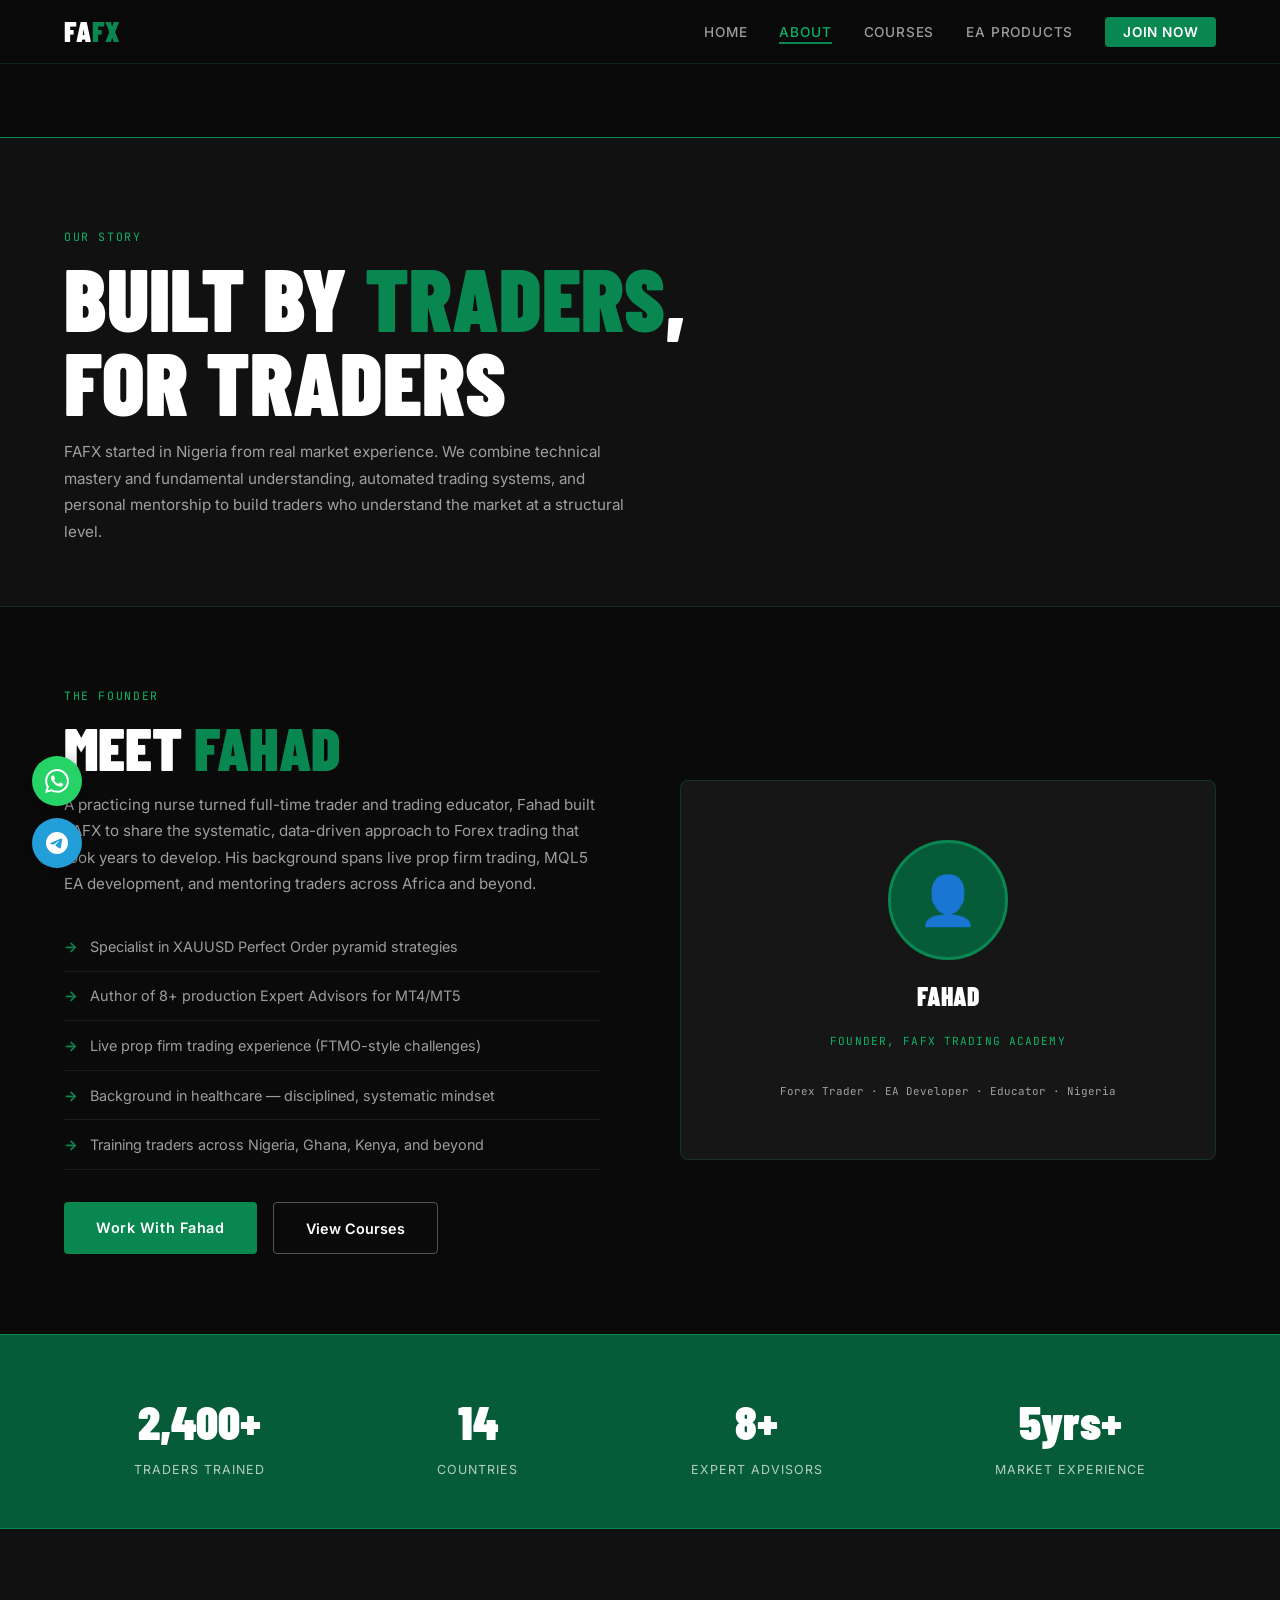
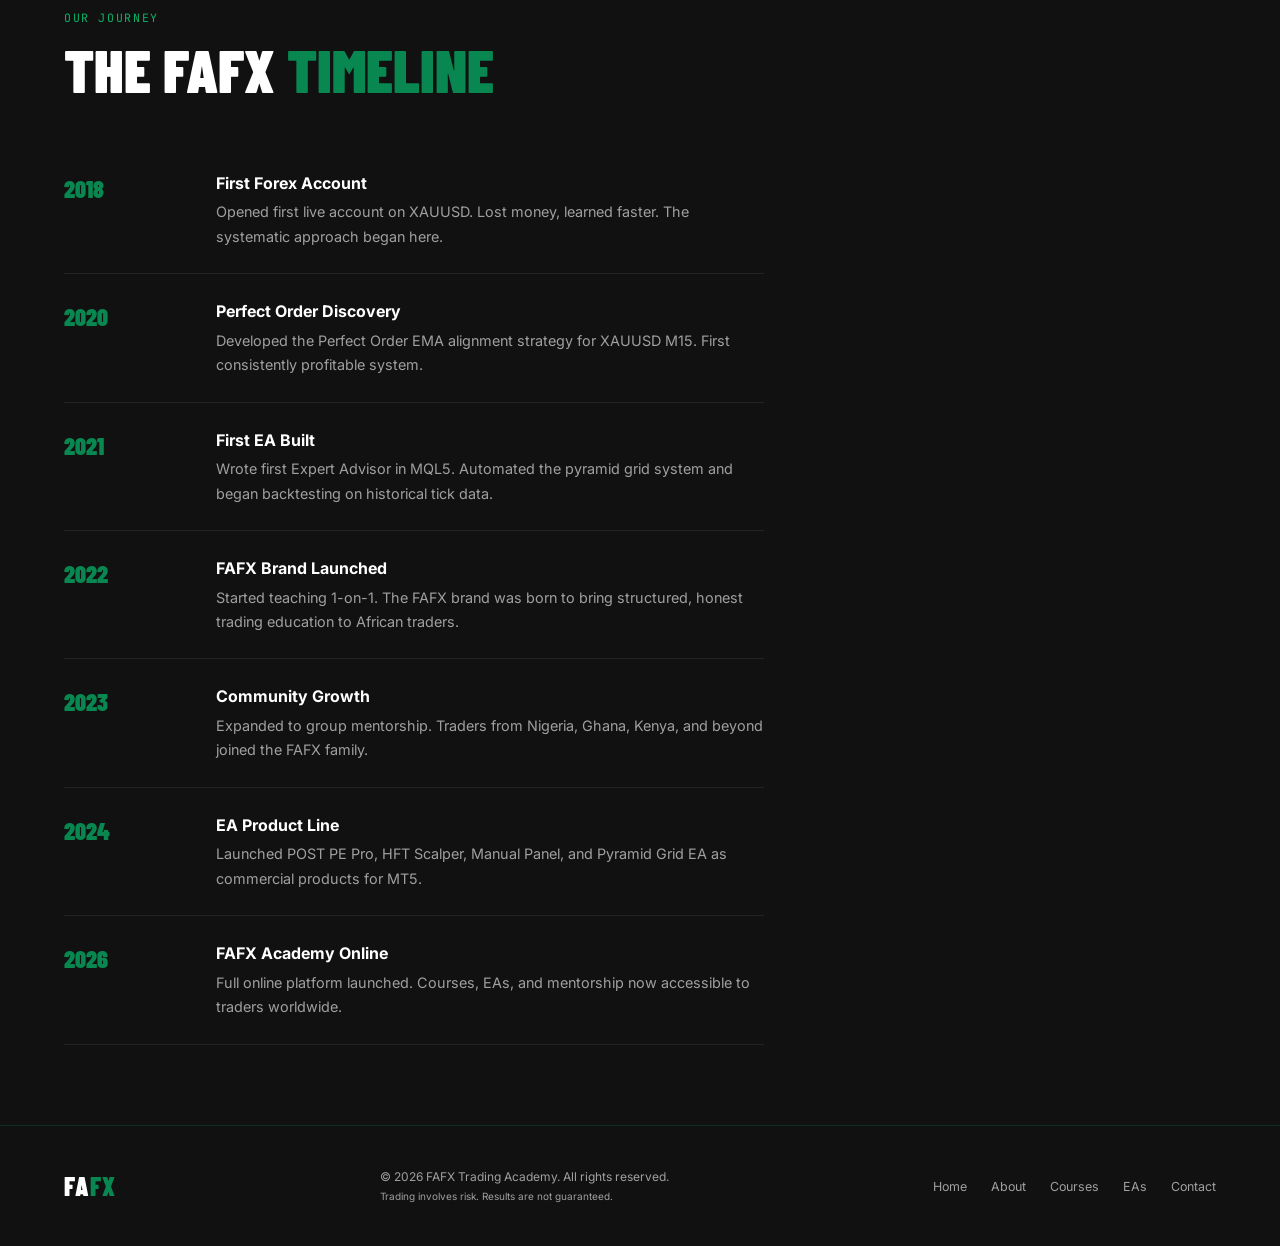
==== pages/about.html @ 7defc7db "Update iframe style in sticky live ticker" ====
<!DOCTYPE html>
<html lang="en">
<head>
<meta charset="UTF-8"/><meta name="viewport" content="width=device-width, initial-scale=1.0"/>
  <link rel="icon" type="image/svg+xml" href="../favicon/favicon.svg"/>
  <link rel="shortcut icon" href="../favicon/favicon.svg"/>
<title>About – FAFX Trading Academy</title>
<link href="https://fonts.googleapis.com/css2?family=Barlow+Condensed:wght@400;600;700;900&family=Inter:wght@300;400;500;600&family=JetBrains+Mono:wght@400;500&display=swap" rel="stylesheet"/>
<link rel="stylesheet" href="../css/style.css"/>
<style>
.about-grid { display: grid; grid-template-columns: 1fr 1fr; gap: 5rem; align-items: center; }
.about-img-box { background: var(--black-card); border: 1px solid var(--border); border-radius: 8px; height: 380px; display: flex; align-items: center; justify-content: center; flex-direction: column; gap: 1rem; position: relative; overflow: hidden; }
.avatar-ring { width: 120px; height: 120px; border-radius: 50%; border: 3px solid var(--green); background: var(--green-dim); display: flex; align-items: center; justify-content: center; font-size: 3rem; }
.founder-name { font-family: var(--font-display); font-size: 1.6rem; font-weight: 900; text-transform: uppercase; }
.founder-title { font-family: var(--font-mono); font-size: 0.7rem; color: var(--green-light); letter-spacing: 0.1em; text-transform: uppercase; }
.about-points { list-style: none; margin-top: 1.5rem; }
.about-points li { display: flex; gap: 0.75rem; align-items: flex-start; padding: 0.8rem 0; border-bottom: 1px solid var(--white-faint); font-size: 0.9rem; color: var(--white-dim); }
.about-points li::before { content: '→'; color: var(--green); font-weight: 700; flex-shrink: 0; }

.timeline { padding: 80px 5%; background: var(--black-mid); }
.tl-items { display: flex; flex-direction: column; gap: 0; max-width: 700px; }
.tl-item { display: grid; grid-template-columns: 120px 1fr; gap: 2rem; padding: 1.5rem 0; border-bottom: 1px solid var(--white-faint); align-items: start; }
.tl-year { font-family: var(--font-display); font-size: 1.5rem; font-weight: 900; color: var(--green); }
.tl-event { font-size: 0.9rem; color: var(--white-dim); line-height: 1.7; }
.tl-event strong { color: var(--white); display: block; font-size: 1rem; margin-bottom: 0.2rem; }

.stats-band { background: var(--green-dim); border-top: 1px solid var(--green); border-bottom: 1px solid var(--green); padding: 3rem 5%; display: flex; justify-content: space-around; flex-wrap: wrap; gap: 2rem; }
.band-stat { text-align: center; }
.band-num { font-family: var(--font-display); font-size: 3rem; font-weight: 900; color: var(--white); }
.band-label { font-size: 0.78rem; color: rgba(255,255,255,0.7); text-transform: uppercase; letter-spacing: 0.08em; }

@media(max-width:900px) { .about-grid { grid-template-columns: 1fr; gap: 2.5rem; } .tl-item { grid-template-columns: 80px 1fr; } }
</style>
</head>
<body>
<nav>
  <a href="../index.html" class="nav-logo">FA<span>FX</span></a>
  <ul class="nav-links" id="navLinks">
    <li><a href="../index.html">Home</a></li>
    <li><a href="about.html" class="active">About</a></li>
    <li><a href="courses.html">Courses</a></li>
    <li><a href="ea-products.html">EA Products</a></li>
    <li><a href="contact.html" class="nav-cta">Join Now</a></li>
  </ul>
  <button class="hamburger" id="hamburger"><span></span><span></span><span></span></button>
</nav>
  
<!-- STICKY LIVE TICKER -->
<div class="ticker-bar">
  <iframe scrolling="no" allowtransparency="true" frameborder="0"
    src="https://s.tradingview.com/embed-widget/ticker-tape/?locale=en#%7B%22symbols%22%3A%5B%7B%22proName%22%3A%22OANDA%3AXAUUSD%22%2C%22title%22%3A%22Gold%22%7D%2C%7B%22proName%22%3A%22FX%3AEURUSD%22%2C%22title%22%3A%22EUR%2FUSD%22%7D%2C%7B%22proName%22%3A%22FX%3AGBPUSD%22%2C%22title%22%3A%22GBP%2FUSD%22%7D%2C%7B%22proName%22%3A%22FX%3AUSDJPY%22%2C%22title%22%3A%22USD%2FJPY%22%7D%2C%7B%22proName%22%3A%22FX%3AAUDUSD%22%2C%22title%22%3A%22AUD%2FUSD%22%7D%2C%7B%22proName%22%3A%22BINANCE%3ABTCUSDT%22%2C%22title%22%3A%22BTC%2FUSDT%22%7D%2C%7B%22proName%22%3A%22BINANCE%3AETHUSDT%22%2C%22title%22%3A%22ETH%2FUSDT%22%7D%5D%2C%22showSymbolLogo%22%3Afalse%2C%22isTransparent%22%3Atrue%2C%22displayMode%22%3A%22compact%22%2C%22colorTheme%22%3A%22dark%22%2C%22locale%22%3A%22en%22%7D"
    style="width:100%; height:100%; display:block; border:none;">
  </iframe>
</div>

<div class="page-banner" style="padding-top: 90px;">
  <div class="section-tag">Our Story</div>
  <h1>Built By <span>Traders</span>,<br>For Traders</h1>
  <p>FAFX started in Nigeria from real market experience. We combine technical mastery and fundamental understanding, automated trading systems, and personal mentorship to build traders who understand the market at a structural level.</p>
</div>

<section style="background:var(--black);">
  <div class="about-grid">
    <div>
      <div class="section-tag">The Founder</div>
      <h2 class="section-title">Meet <span>Fahad</span></h2>
      <p class="section-desc">A practicing nurse turned full-time trader and trading educator, Fahad built FAFX to share the systematic, data-driven approach to Forex trading that took years to develop. His background spans live prop firm trading, MQL5 EA development, and mentoring traders across Africa and beyond.</p>
      <ul class="about-points">
        <li>Specialist in XAUUSD Perfect Order pyramid strategies</li>
        <li>Author of 8+ production Expert Advisors for MT4/MT5</li>
        <li>Live prop firm trading experience (FTMO-style challenges)</li>
        <li>Background in healthcare — disciplined, systematic mindset</li>
        <li>Training traders across Nigeria, Ghana, Kenya, and beyond</li>
      </ul>
      <div style="margin-top:2rem;display:flex;gap:1rem;flex-wrap:wrap;">
        <a href="contact.html" class="btn-primary">Work With Fahad</a>
        <a href="courses.html" class="btn-outline">View Courses</a>
      </div>
    </div>
    <div class="about-img-box reveal">
      <div class="avatar-ring">👤</div>
      <div class="founder-name">Fahad</div>
      <div class="founder-title">Founder, FAFX Trading Academy</div>
      <div style="margin-top:1rem;font-family:var(--font-mono);font-size:0.68rem;color:var(--white-dim);text-align:center;padding:0 2rem;">
        Forex Trader · EA Developer · Educator · Nigeria
      </div>
    </div>
  </div>
</section>

<!-- Stats Band -->
<div class="stats-band">
  <div class="band-stat reveal"><div class="band-num">2,400+</div><div class="band-label">Traders Trained</div></div>
  <div class="band-stat reveal"><div class="band-num">14</div><div class="band-label">Countries</div></div>
  <div class="band-stat reveal"><div class="band-num">8+</div><div class="band-label">Expert Advisors</div></div>
  <div class="band-stat reveal"><div class="band-num">5yrs+</div><div class="band-label">Market Experience</div></div>
</div>

<!-- Timeline -->
<div class="timeline">
  <div class="section-header">
    <div class="section-tag">Our Journey</div>
    <h2 class="section-title">The FAFX <span>Timeline</span></h2>
  </div>
  <div class="tl-items">
    <div class="tl-item reveal"><div class="tl-year">2018</div><div class="tl-event"><strong>First Forex Account</strong>Opened first live account on XAUUSD. Lost money, learned faster. The systematic approach began here.</div></div>
    <div class="tl-item reveal"><div class="tl-year">2020</div><div class="tl-event"><strong>Perfect Order Discovery</strong>Developed the Perfect Order EMA alignment strategy for XAUUSD M15. First consistently profitable system.</div></div>
    <div class="tl-item reveal"><div class="tl-year">2021</div><div class="tl-event"><strong>First EA Built</strong>Wrote first Expert Advisor in MQL5. Automated the pyramid grid system and began backtesting on historical tick data.</div></div>
    <div class="tl-item reveal"><div class="tl-year">2022</div><div class="tl-event"><strong>FAFX Brand Launched</strong>Started teaching 1-on-1. The FAFX brand was born to bring structured, honest trading education to African traders.</div></div>
    <div class="tl-item reveal"><div class="tl-year">2023</div><div class="tl-event"><strong>Community Growth</strong>Expanded to group mentorship. Traders from Nigeria, Ghana, Kenya, and beyond joined the FAFX family.</div></div>
    <div class="tl-item reveal"><div class="tl-year">2024</div><div class="tl-event"><strong>EA Product Line</strong>Launched POST PE Pro, HFT Scalper, Manual Panel, and Pyramid Grid EA as commercial products for MT5.</div></div>
    <div class="tl-item reveal"><div class="tl-year">2026</div><div class="tl-event"><strong>FAFX Academy Online</strong>Full online platform launched. Courses, EAs, and mentorship now accessible to traders worldwide.</div></div>
  </div>
</div>

<footer>
  <div class="footer-logo">FA<span>FX</span></div>
  <p class="footer-copy">© 2026 FAFX Trading Academy. All rights reserved.<br><small>Trading involves risk. Results are not guaranteed.</small></p>
  <ul class="footer-links">
    <li><a href="../index.html">Home</a></li><li><a href="about.html">About</a></li>
    <li><a href="courses.html">Courses</a></li><li><a href="ea-products.html">EAs</a></li><li><a href="contact.html">Contact</a></li>
  </ul>
</footer>
<div class="toast"></div>
<script src="../js/main.js"></script>
</body>
</html>
---- css/style.css ----
/* ─── FAFX GLOBAL STYLES ─── */
:root {
  --green: #098751;
  --green-light: #0bb368;
  --green-dim: #065c38;
  --black: #0a0a0a;
  --black-mid: #111111;
  --black-card: #161616;
  --white: #ffffff;
  --white-dim: rgba(255,255,255,0.6);
  --white-faint: rgba(255,255,255,0.08);
  --border: rgba(9,135,81,0.25);
  --font-display: 'Barlow Condensed', sans-serif;
  --font-body: 'Inter', sans-serif;
  --font-mono: 'JetBrains Mono', monospace;
  --nav-height: 64px;
  --ticker-height: 74px;
}

*, *::before, *::after { box-sizing: border-box; margin: 0; padding: 0; }
html { scroll-behavior: smooth; }
body {
  background: var(--black);
  color: var(--white);
  font-family: var(--font-body);
  font-size: 16px;
  line-height: 1.6;
  overflow-x: hidden;
  /* push content below nav + ticker */
  padding-top: calc(var(--nav-height) + var(--ticker-height));
}

/* ─── NAV ─── */
nav {
  position: fixed;
  top: 0; left: 0; right: 0;
  z-index: 200;
  display: flex;
  align-items: center;
  justify-content: space-between;
  padding: 0 5%;
  height: var(--nav-height);
  background: rgba(10,10,10,0.97);
  backdrop-filter: blur(14px);
  border-bottom: 1px solid var(--border);
}
.nav-logo {
  font-family: var(--font-display);
  font-size: 1.8rem;
  font-weight: 900;
  letter-spacing: 0.04em;
  color: var(--white);
  text-decoration: none;
}
.nav-logo span { color: var(--green); }
.nav-links { display: flex; gap: 2rem; list-style: none; }
.nav-links a {
  color: var(--white-dim);
  text-decoration: none;
  font-size: 0.85rem;
  font-weight: 500;
  letter-spacing: 0.06em;
  text-transform: uppercase;
  transition: color 0.2s;
  padding-bottom: 2px;
  border-bottom: 2px solid transparent;
}
.nav-links a:hover, .nav-links a.active { color: var(--green-light); border-bottom-color: var(--green); }
.nav-cta {
  background: var(--green) !important;
  color: var(--white) !important;
  padding: 0.45rem 1.1rem !important;
  border-radius: 4px !important;
  font-weight: 600 !important;
  border-bottom: none !important;
}
.nav-cta:hover { background: var(--green-light) !important; }
.hamburger { display: none; flex-direction: column; gap: 5px; cursor: pointer; background: none; border: none; padding: 4px; }
.hamburger span { display: block; width: 24px; height: 2px; background: var(--white); border-radius: 2px; }

/* ─── STICKY LIVE TICKER ─── */
.ticker-bar {
  position: fixed;
  top: var(--nav-height);
  left: 0; right: 0;
  z-index: 199;
  height: var(--ticker-height);
  background: #0a0a0a;
  border-bottom: 1px solid var(--green);
  overflow: hidden;
}

/* TradingView ticker widget fills the bar */
.ticker-bar .tradingview-widget-container {
  height: var(--ticker-height) !important;
}
.ticker-bar .tradingview-widget-container__widget {
  height: var(--ticker-height) !important;
}

/* ─── PAGE BANNER (inner pages) ─── */
.page-banner {
  padding: 70px 5% 60px;
  background: var(--black-mid);
  border-bottom: 1px solid var(--border);
}
.page-banner .section-tag { margin-bottom: 0.6rem; }
.page-banner h1 {
  font-family: var(--font-display);
  font-size: clamp(2.8rem, 7vw, 5.5rem);
  font-weight: 900;
  text-transform: uppercase;
  line-height: 0.95;
  margin-bottom: 1rem;
}
.page-banner h1 span { color: var(--green); }
.page-banner p { color: var(--white-dim); max-width: 560px; font-size: 0.95rem; line-height: 1.75; }

/* ─── SECTIONS ─── */
section { padding: 80px 5%; }
.section-tag {
  font-family: var(--font-mono);
  font-size: 0.72rem;
  color: var(--green-light);
  text-transform: uppercase;
  letter-spacing: 0.14em;
  margin-bottom: 0.8rem;
}
.section-title {
  font-family: var(--font-display);
  font-size: clamp(2.2rem, 5vw, 3.8rem);
  font-weight: 900;
  text-transform: uppercase;
  line-height: 0.95;
  margin-bottom: 1rem;
}
.section-title span { color: var(--green); }
.section-desc { color: var(--white-dim); max-width: 560px; line-height: 1.75; font-size: 0.95rem; }
.section-header { margin-bottom: 3rem; }

/* ─── BUTTONS ─── */
.btn-primary {
  background: var(--green);
  color: var(--white);
  padding: 0.85rem 2rem;
  font-family: var(--font-body);
  font-size: 0.9rem;
  font-weight: 600;
  border: none;
  border-radius: 4px;
  cursor: pointer;
  text-decoration: none;
  display: inline-block;
  letter-spacing: 0.04em;
  transition: background 0.2s, transform 0.15s;
}
.btn-primary:hover { background: var(--green-light); transform: translateY(-1px); }
.btn-outline {
  background: transparent;
  color: var(--white);
  padding: 0.85rem 2rem;
  font-size: 0.9rem;
  font-weight: 600;
  border: 1px solid rgba(255,255,255,0.3);
  border-radius: 4px;
  cursor: pointer;
  text-decoration: none;
  display: inline-block;
  transition: border-color 0.2s, color 0.2s;
}
.btn-outline:hover { border-color: var(--green); color: var(--green-light); }
.btn-sm {
  background: var(--white-faint);
  color: var(--white);
  border: 1px solid var(--border);
  padding: 0.45rem 1rem;
  font-size: 0.78rem;
  font-weight: 600;
  border-radius: 4px;
  cursor: pointer;
  text-decoration: none;
  display: inline-block;
  transition: background 0.2s, border-color 0.2s;
}
.btn-sm:hover { background: var(--green); border-color: var(--green); }

/* ─── CARDS ─── */
.card {
  background: var(--black-card);
  border: 1px solid var(--border);
  border-radius: 8px;
  padding: 2rem;
  transition: border-color 0.2s, transform 0.2s;
  position: relative;
  overflow: hidden;
}
.card::before {
  content: '';
  position: absolute;
  top: 0; left: 0; right: 0;
  height: 3px;
  background: var(--green);
  transform: scaleX(0);
  transform-origin: left;
  transition: transform 0.3s;
}
.card:hover { border-color: var(--green); transform: translateY(-4px); }
.card:hover::before { transform: scaleX(1); }

/* ─── FORMS ─── */
.form-group { display: flex; flex-direction: column; gap: 0.4rem; margin-bottom: 1rem; }
.form-label { font-size: 0.75rem; text-transform: uppercase; letter-spacing: 0.08em; color: var(--white-dim); font-weight: 500; }
.form-input, .form-select, .form-textarea {
  background: var(--black-card);
  border: 1px solid var(--border);
  border-radius: 4px;
  color: var(--white);
  padding: 0.75rem 1rem;
  font-family: var(--font-body);
  font-size: 0.9rem;
  outline: none;
  transition: border-color 0.2s;
  width: 100%;
}
.form-input:focus, .form-select:focus, .form-textarea:focus { border-color: var(--green); }
.form-textarea { resize: vertical; min-height: 110px; }
.form-select option { background: var(--black-card); }
.form-error { color: #f87171; font-size: 0.75rem; margin-top: 0.25rem; display: none; }
.form-input.error, .form-select.error, .form-textarea.error { border-color: #f87171; }

/* ─── TOAST ─── */
.toast {
  position: fixed;
  bottom: 2rem; right: 2rem;
  background: var(--green-dim);
  border: 1px solid var(--green);
  color: var(--white);
  padding: 1rem 1.5rem;
  border-radius: 6px;
  font-size: 0.88rem;
  z-index: 999;
  transform: translateY(100px);
  opacity: 0;
  transition: all 0.3s ease;
  max-width: 320px;
}
.toast.show { transform: translateY(0); opacity: 1; }

/* ─── FLOAT BUTTONS ─── */
.float-btns {
  position: fixed;
  bottom: 2rem; left: 2rem;
  display: flex;
  flex-direction: column;
  gap: 0.75rem;
  z-index: 90;
}
.float-btn {
  width: 50px; height: 50px;
  border-radius: 50%;
  display: flex;
  align-items: center;
  justify-content: center;
  font-size: 1.4rem;
  text-decoration: none;
  box-shadow: 0 4px 16px rgba(0,0,0,0.4);
  transition: transform 0.2s;
  position: relative;
}
.float-btn:hover { transform: scale(1.12); }
.float-wa { background: #25D366; }
.float-tg { background: #229ED9; }
.float-tooltip {
  position: absolute;
  left: 60px;
  background: var(--black-card);
  color: var(--white);
  font-size: 0.72rem;
  padding: 0.3rem 0.7rem;
  border-radius: 4px;
  border: 1px solid var(--border);
  white-space: nowrap;
  opacity: 0;
  pointer-events: none;
  transition: opacity 0.2s;
  font-family: var(--font-body);
}
.float-btn:hover .float-tooltip { opacity: 1; }

/* ─── FOOTER ─── */
footer {
  background: var(--black-mid);
  border-top: 1px solid var(--border);
  padding: 2.5rem 5%;
  display: flex;
  justify-content: space-between;
  align-items: center;
  flex-wrap: wrap;
  gap: 1.5rem;
}
.footer-logo { font-family: var(--font-display); font-size: 1.6rem; font-weight: 900; color: var(--white); letter-spacing: 0.04em; }
.footer-logo span { color: var(--green); }
.footer-copy { font-size: 0.75rem; color: var(--white-dim); line-height: 1.6; }
.footer-links { display: flex; gap: 1.5rem; list-style: none; flex-wrap: wrap; }
.footer-links a { font-size: 0.78rem; color: var(--white-dim); text-decoration: none; transition: color 0.2s; }
.footer-links a:hover { color: var(--green-light); }

/* ─── SCROLL REVEAL ─── */
.reveal { opacity: 0; transform: translateY(24px); transition: opacity 0.55s ease, transform 0.55s ease; }
.reveal.visible { opacity: 1; transform: translateY(0); }

/* ─── RESPONSIVE ─── */
@media (max-width: 900px) {
  .nav-links { display: none; }
  .hamburger { display: flex; }
  .nav-links.open {
    display: flex; flex-direction: column;
    position: fixed;
    top: calc(var(--nav-height) + var(--ticker-height));
    left: 0; right: 0;
    background: var(--black-mid);
    padding: 1.5rem 5%;
    border-bottom: 1px solid var(--border);
    gap: 1.2rem;
    z-index: 198;
  }
  footer { flex-direction: column; align-items: flex-start; }
  .float-btns { bottom: 1.2rem; left: 1.2rem; }
}
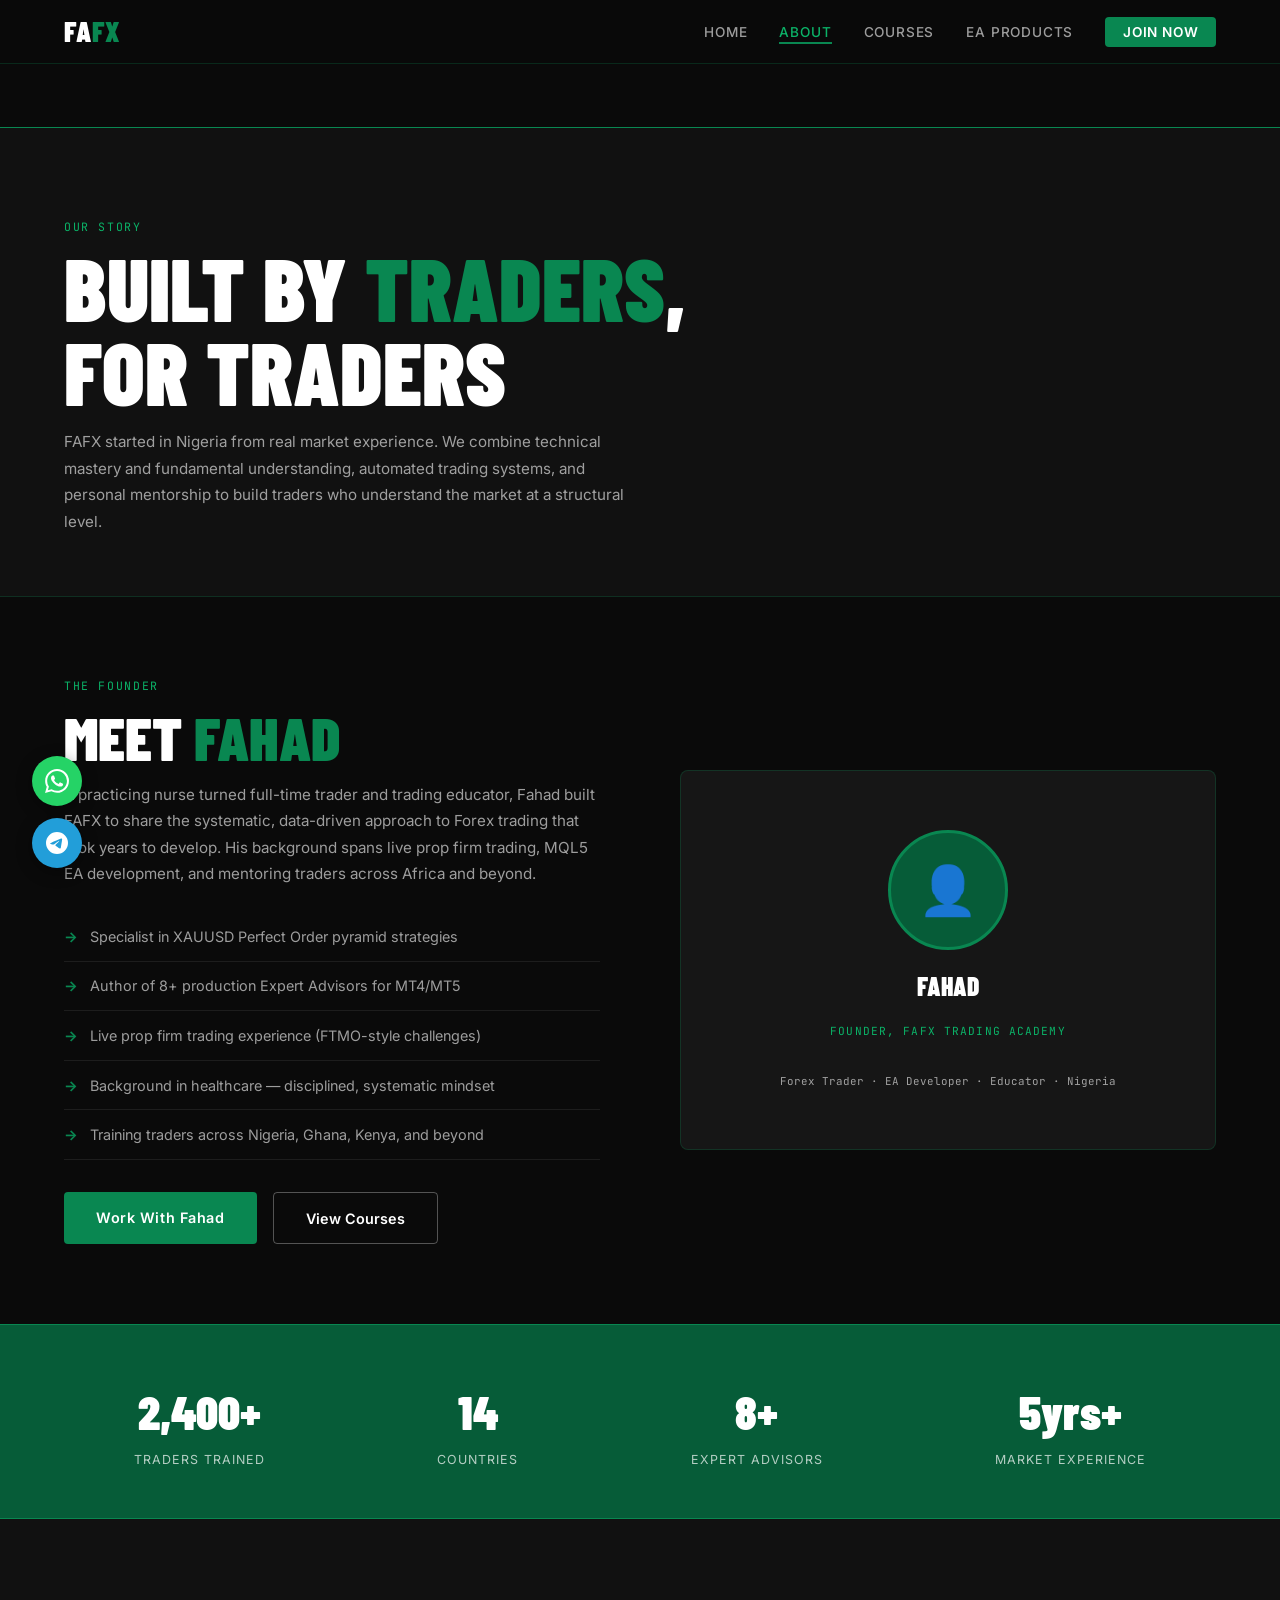
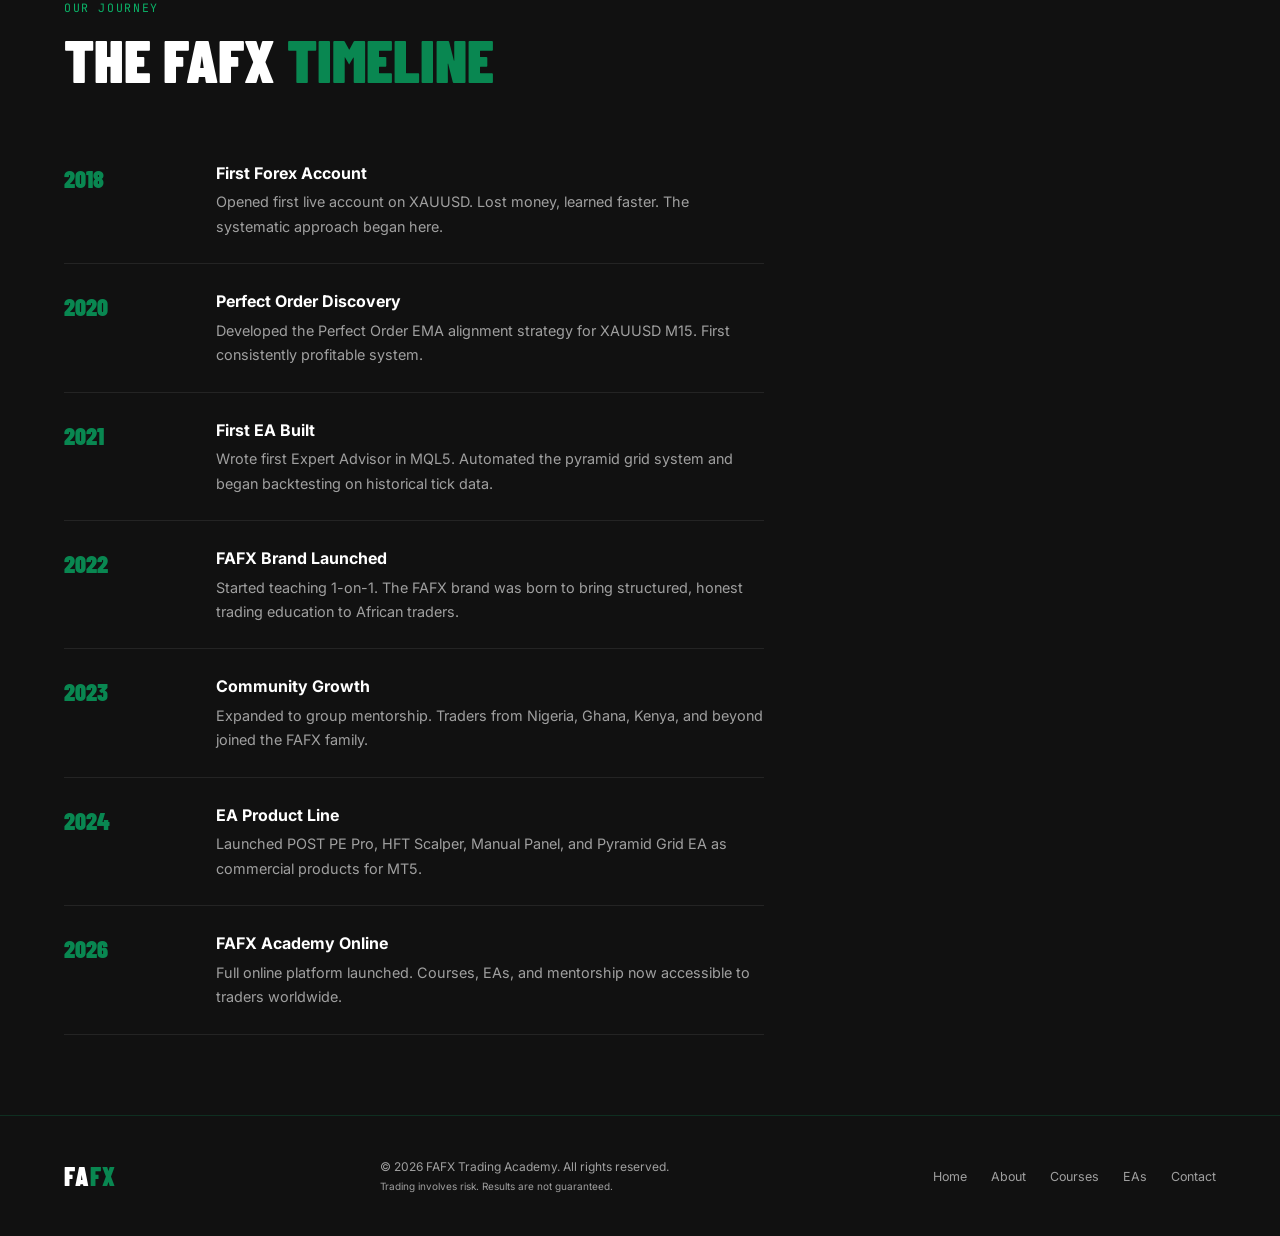
==== commit 46f4f824: "Refactor iframe styles in about.html Updated iframe styles for the live ticker." ====
--- a/pages/about.html
+++ b/pages/about.html
@@ -47,10 +47,13 @@
   
 <!-- STICKY LIVE TICKER -->
 <div class="ticker-bar">
-  <iframe scrolling="no" allowtransparency="true" frameborder="0"
+  <iframe 
+    scrolling="no" 
+    allowtransparency="true" 
+    frameborder="0"
     src="https://s.tradingview.com/embed-widget/ticker-tape/?locale=en#%7B%22symbols%22%3A%5B%7B%22proName%22%3A%22OANDA%3AXAUUSD%22%2C%22title%22%3A%22Gold%22%7D%2C%7B%22proName%22%3A%22FX%3AEURUSD%22%2C%22title%22%3A%22EUR%2FUSD%22%7D%2C%7B%22proName%22%3A%22FX%3AGBPUSD%22%2C%22title%22%3A%22GBP%2FUSD%22%7D%2C%7B%22proName%22%3A%22FX%3AUSDJPY%22%2C%22title%22%3A%22USD%2FJPY%22%7D%2C%7B%22proName%22%3A%22FX%3AAUDUSD%22%2C%22title%22%3A%22AUD%2FUSD%22%7D%2C%7B%22proName%22%3A%22BINANCE%3ABTCUSDT%22%2C%22title%22%3A%22BTC%2FUSDT%22%7D%2C%7B%22proName%22%3A%22BINANCE%3AETHUSDT%22%2C%22title%22%3A%22ETH%2FUSDT%22%7D%5D%2C%22showSymbolLogo%22%3Afalse%2C%22isTransparent%22%3Atrue%2C%22displayMode%22%3A%22compact%22%2C%22colorTheme%22%3A%22dark%22%2C%22locale%22%3A%22en%22%7D"
-    style="width:100%; height:100%; display:block; border:none;">
-  </iframe>
+    style="display:block; height:100%; width:100%; margin:0; padding:0; border:none; vertical-align:top;"
+  ></iframe>
 </div>
 
 <div class="page-banner" style="padding-top: 90px;">
--- a/css/style.css
+++ b/css/style.css
@@ -14,7 +14,7 @@
   --font-body: 'Inter', sans-serif;
   --font-mono: 'JetBrains Mono', monospace;
   --nav-height: 64px;
-  --ticker-height: 74px;
+  --ticker-height: 64px;
 }
 
 *, *::before, *::after { box-sizing: border-box; margin: 0; padding: 0; }
@@ -78,6 +78,7 @@
 .hamburger { display: none; flex-direction: column; gap: 5px; cursor: pointer; background: none; border: none; padding: 4px; }
 .hamburger span { display: block; width: 24px; height: 2px; background: var(--white); border-radius: 2px; }
 
+
 /* ─── STICKY LIVE TICKER ─── */
 .ticker-bar {
   position: fixed;
@@ -87,16 +88,33 @@
   height: var(--ticker-height);
   background: #0a0a0a;
   border-bottom: 1px solid var(--green);
-  overflow: hidden;
-}
-
-/* TradingView ticker widget fills the bar */
-.ticker-bar .tradingview-widget-container {
-  height: var(--ticker-height) !important;
-}
-.ticker-bar .tradingview-widget-container__widget {
-  height: var(--ticker-height) !important;
-}
+  overflow: hidden; 
+  line-height: 0;  
+  font-size: 0; 
+}
+
+.ticker-bar iframe {
+  width: 100%;
+  height: 100%;
+  display: block;
+  border: none;
+}
+
+.ticker-bar iframe {
+  display: block !important;
+  height: 100% !important;
+  width: 100% !important;
+  margin: 0 !important;
+  padding: 0 !important;
+  border: none !important;
+  vertical-align: top !important;
+}
+
+
+
+
+
+
 
 /* ─── PAGE BANNER (inner pages) ─── */
 .page-banner {
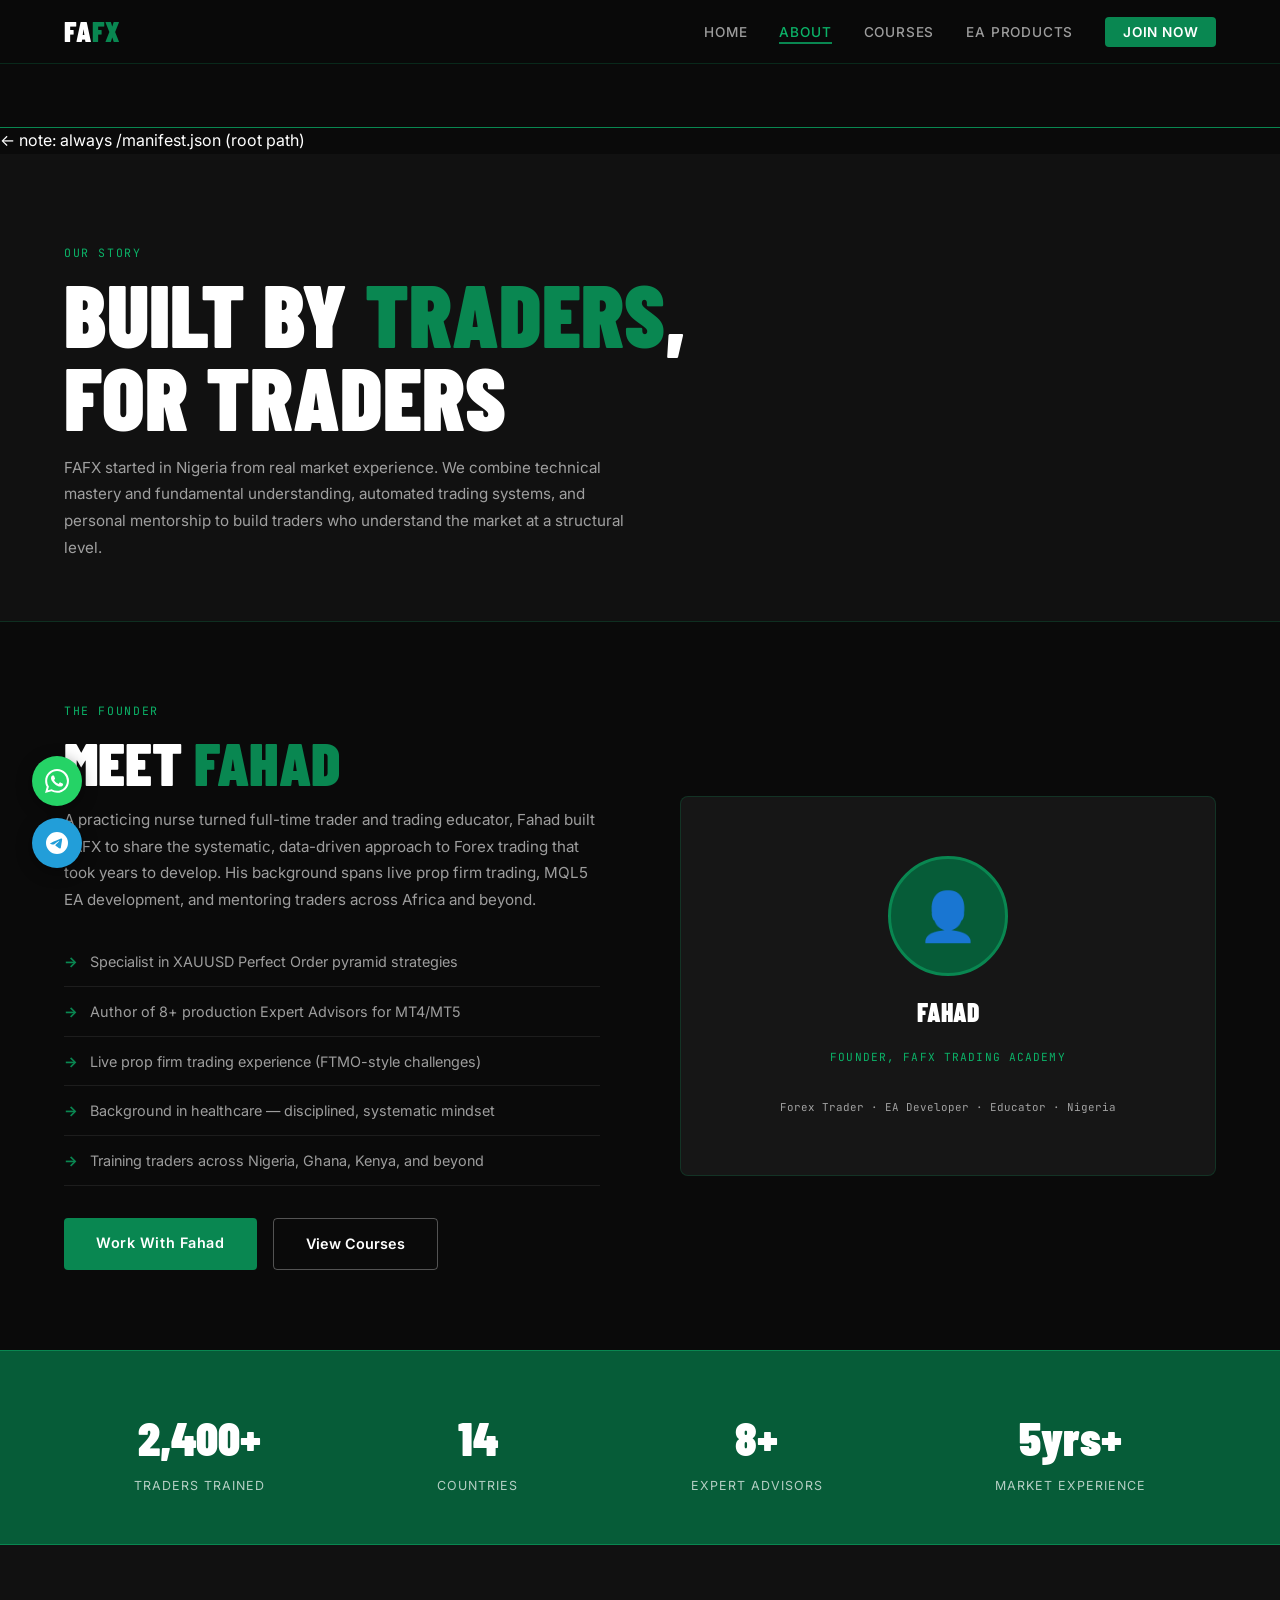
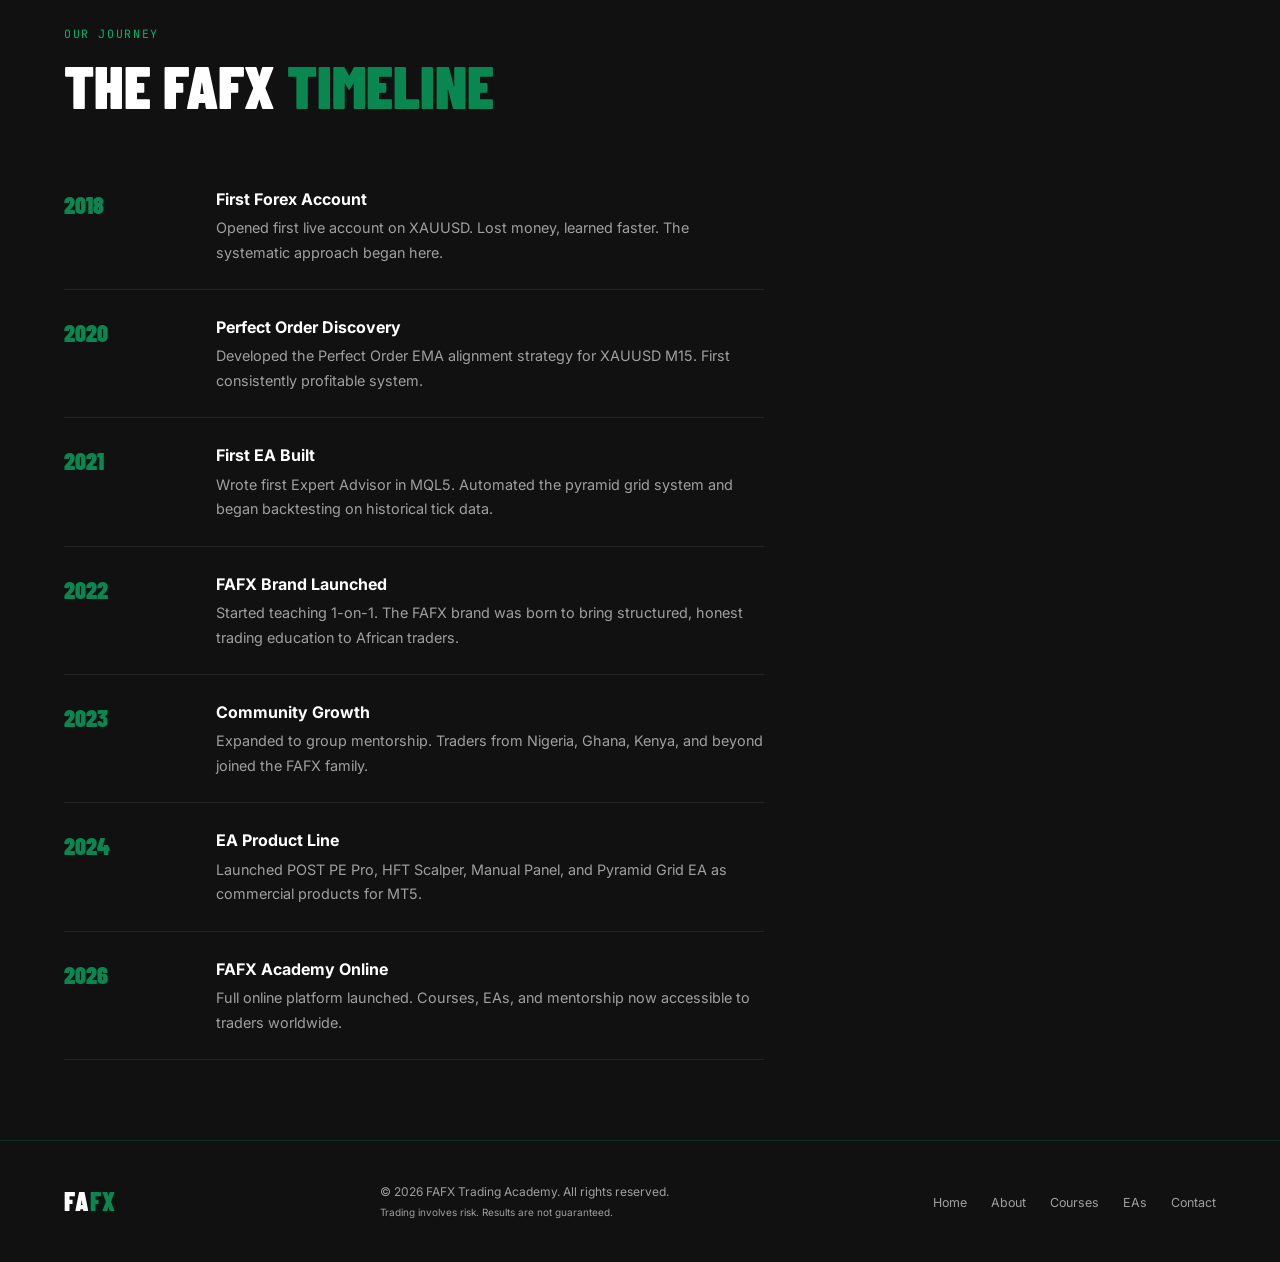
==== commit c0a46967: "Enhance about.html for PWA compatibility Added meta tags and manifest link for PWA support." ====
--- a/pages/about.html
+++ b/pages/about.html
@@ -1,6 +1,13 @@
 <!DOCTYPE html>
 <html lang="en">
 <head>
+  <link rel="manifest" href="/manifest.json"/>   ← note: always /manifest.json (root path)
+  <meta name="theme-color" content="#098751"/>
+  <meta name="mobile-web-app-capable" content="yes"/>
+  <meta name="apple-mobile-web-app-capable" content="yes"/>
+  <meta name="apple-mobile-web-app-status-bar-style" content="black-translucent"/>
+  <meta name="apple-mobile-web-app-title" content="FAFX"/>
+  <link rel="apple-touch-icon" href="/icons/icon-192.png"/>
 <meta charset="UTF-8"/><meta name="viewport" content="width=device-width, initial-scale=1.0"/>
   <link rel="icon" type="image/svg+xml" href="../favicon/favicon.svg"/>
   <link rel="shortcut icon" href="../favicon/favicon.svg"/>
@@ -51,7 +58,7 @@
     scrolling="no" 
     allowtransparency="true" 
     frameborder="0"
-    src="https://s.tradingview.com/embed-widget/ticker-tape/?locale=en#%7B%22symbols%22%3A%5B%7B%22proName%22%3A%22OANDA%3AXAUUSD%22%2C%22title%22%3A%22Gold%22%7D%2C%7B%22proName%22%3A%22FX%3AEURUSD%22%2C%22title%22%3A%22EUR%2FUSD%22%7D%2C%7B%22proName%22%3A%22FX%3AGBPUSD%22%2C%22title%22%3A%22GBP%2FUSD%22%7D%2C%7B%22proName%22%3A%22FX%3AUSDJPY%22%2C%22title%22%3A%22USD%2FJPY%22%7D%2C%7B%22proName%22%3A%22FX%3AAUDUSD%22%2C%22title%22%3A%22AUD%2FUSD%22%7D%2C%7B%22proName%22%3A%22BINANCE%3ABTCUSDT%22%2C%22title%22%3A%22BTC%2FUSDT%22%7D%2C%7B%22proName%22%3A%22BINANCE%3AETHUSDT%22%2C%22title%22%3A%22ETH%2FUSDT%22%7D%5D%2C%22showSymbolLogo%22%3Afalse%2C%22isTransparent%22%3Atrue%2C%22displayMode%22%3A%22compact%22%2C%22colorTheme%22%3A%22dark%22%2C%22locale%22%3A%22en%22%7D"
+    src="https://s.tradingview.com/embed-widget/ticker-tape/?locale=en#%7B%22symbols%22%3A%5B%7B%22proName%22%3A%22OANDA%3AXAUUSD%22%2C%22title%22%3A%22Gold%22%7D%2C%7B%22proName%22%3A%22FX%3AEURUSD%22%2C%22title%22%3A%22EUR%2FUSD%22%7D%2C%7B%22proName%22%3A%22FX%3AGBPUSD%22%2C%22title%22%3A%22GBP%2FUSD%22%7D%2C%7B%22proName%22%3A%22FX%3AUSDJPY%22%2C%22title%22%3A%22USD%2FJPY%22%7D%2C%7B%22proName%22%3A%22FX%3AAUDUSD%22%2C%22title%22%3A%22AUD%2FUSD%22%7D%2C%7B%22proName%22%3A%22BINANCE%3ABTCUSDT%22%2C%22title%22%3A%22BTC%2FUSDT%22%7D%2C%7B%22proName%22%3A%22BINANCE%3AETHUSDT%22%2C%22title%22%3A%22ETH%2FUSDT%22%7D%5D%2C%22showSymbolLogo%22%3Afalse%2C%22isTransparent%22%3Atrue%2C%22displayMode%22%3A%22adaptive%22%2C%22colorTheme%22%3A%22dark%22%2C%22locale%22%3A%22en%22%7D"
     style="display:block; height:100%; width:100%; margin:0; padding:0; border:none; vertical-align:top;"
   ></iframe>
 </div>
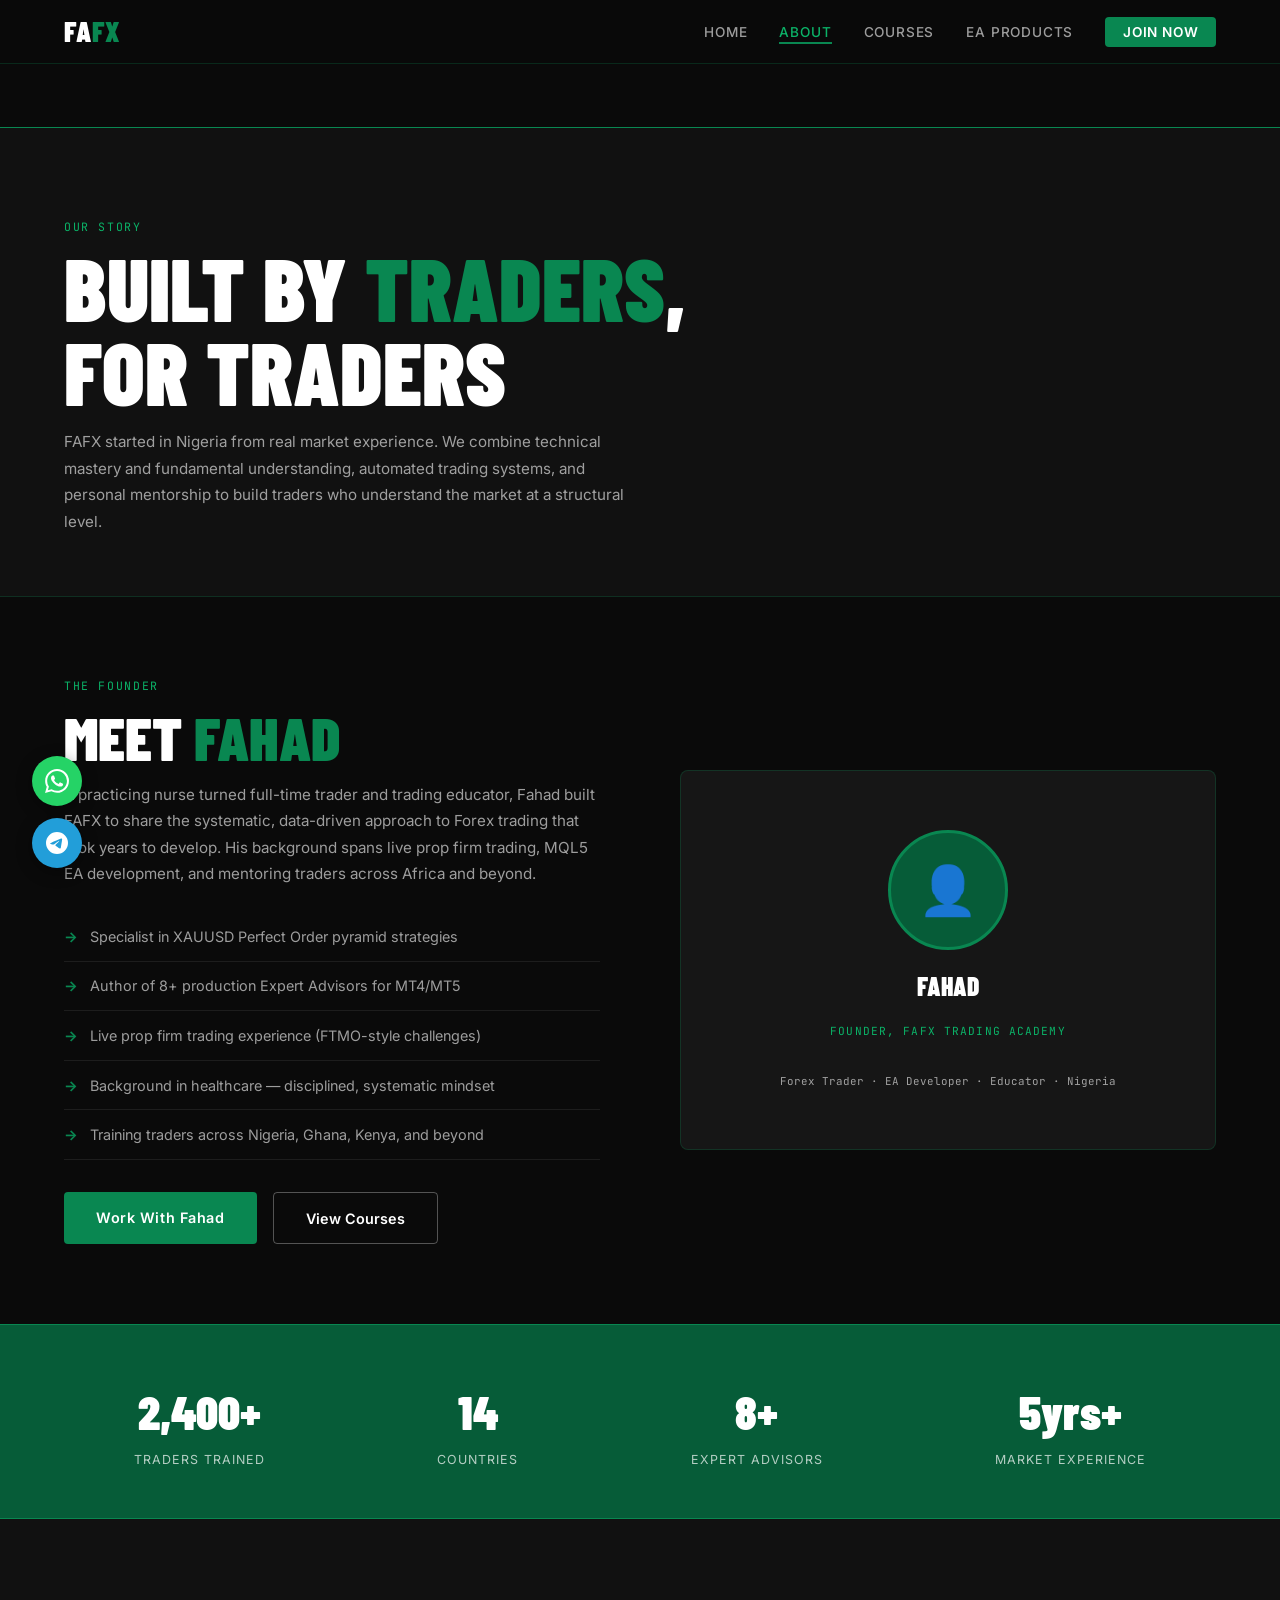
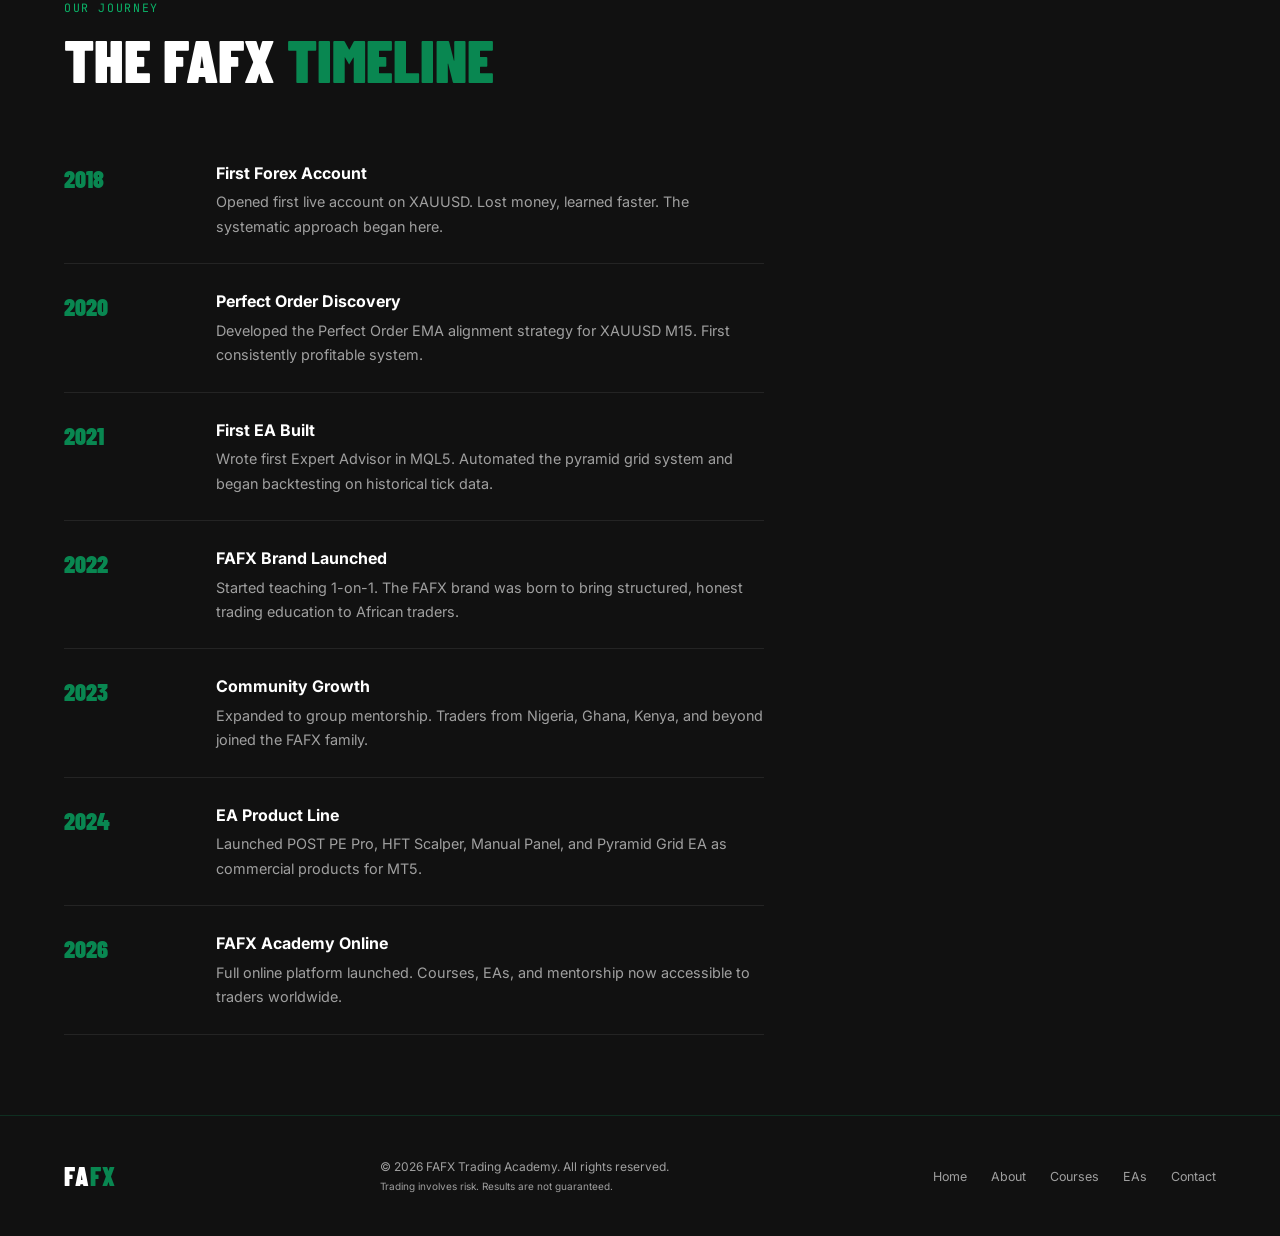
==== commit ae686ed8: "Update about.html" ====
--- a/pages/about.html
+++ b/pages/about.html
@@ -1,7 +1,7 @@
 <!DOCTYPE html>
 <html lang="en">
 <head>
-  <link rel="manifest" href="/manifest.json"/>   ← note: always /manifest.json (root path)
+  <link rel="manifest" href="/manifest.json"/> 
   <meta name="theme-color" content="#098751"/>
   <meta name="mobile-web-app-capable" content="yes"/>
   <meta name="apple-mobile-web-app-capable" content="yes"/>
@@ -134,4 +134,78 @@
 <div class="toast"></div>
 <script src="../js/main.js"></script>
 </body>
+
+<script>
+// Register Service Worker
+if ('serviceWorker' in navigator) {
+  window.addEventListener('load', () => {
+    navigator.serviceWorker.register('/sw.js')
+      .then(reg => console.log('[FAFX] SW registered:', reg.scope))
+      .catch(err => console.log('[FAFX] SW failed:', err));
+  });
+}
+
+// PWA Install Prompt
+let deferredPrompt;
+window.addEventListener('beforeinstallprompt', (e) => {
+  e.preventDefault();
+  deferredPrompt = e;
+
+  // Show install banner
+  const banner = document.createElement('div');
+  banner.id = 'pwa-banner';
+  banner.innerHTML = `
+    <div style="
+      position:fixed; bottom:0; left:0; right:0; z-index:9999;
+      background:#098751; color:#fff;
+      padding:1rem 1.5rem;
+      display:flex; align-items:center; justify-content:space-between;
+      flex-wrap:wrap; gap:0.8rem;
+      box-shadow:0 -4px 20px rgba(0,0,0,0.5);
+      font-family:'Inter',sans-serif;
+    ">
+      <div style="display:flex;align-items:center;gap:0.8rem;">
+        <img src="/icons/icon-72.png" style="width:36px;height:36px;border-radius:8px;"/>
+        <div>
+          <div style="font-weight:700;font-size:0.92rem;">Install FAFX App</div>
+          <div style="font-size:0.75rem;opacity:0.85;">Add to your home screen for quick access</div>
+        </div>
+      </div>
+      <div style="display:flex;gap:0.6rem;">
+        <button id="pwa-dismiss" style="
+          background:rgba(255,255,255,0.2); color:#fff;
+          border:1px solid rgba(255,255,255,0.3);
+          padding:0.45rem 1rem; border-radius:4px;
+          font-size:0.82rem; cursor:pointer; font-weight:600;
+        ">Not Now</button>
+        <button id="pwa-install" style="
+          background:#fff; color:#098751;
+          border:none; padding:0.45rem 1.2rem;
+          border-radius:4px; font-size:0.82rem;
+          cursor:pointer; font-weight:700;
+        ">Install</button>
+      </div>
+    </div>
+  `;
+  document.body.appendChild(banner);
+
+  document.getElementById('pwa-install').addEventListener('click', async () => {
+    banner.remove();
+    deferredPrompt.prompt();
+    const { outcome } = await deferredPrompt.userChoice;
+    console.log('[FAFX] PWA install outcome:', outcome);
+    deferredPrompt = null;
+  });
+
+  document.getElementById('pwa-dismiss').addEventListener('click', () => {
+    banner.remove();
+  });
+});
+
+window.addEventListener('appinstalled', () => {
+  console.log('[FAFX] App installed successfully!');
+});
+</script>
+
+  
 </html>
--- a/css/style.css
+++ b/css/style.css
@@ -14,7 +14,7 @@
   --font-body: 'Inter', sans-serif;
   --font-mono: 'JetBrains Mono', monospace;
   --nav-height: 64px;
-  --ticker-height: 64px;
+  --ticker-height: 64px; 
 }
 
 *, *::before, *::after { box-sizing: border-box; margin: 0; padding: 0; }
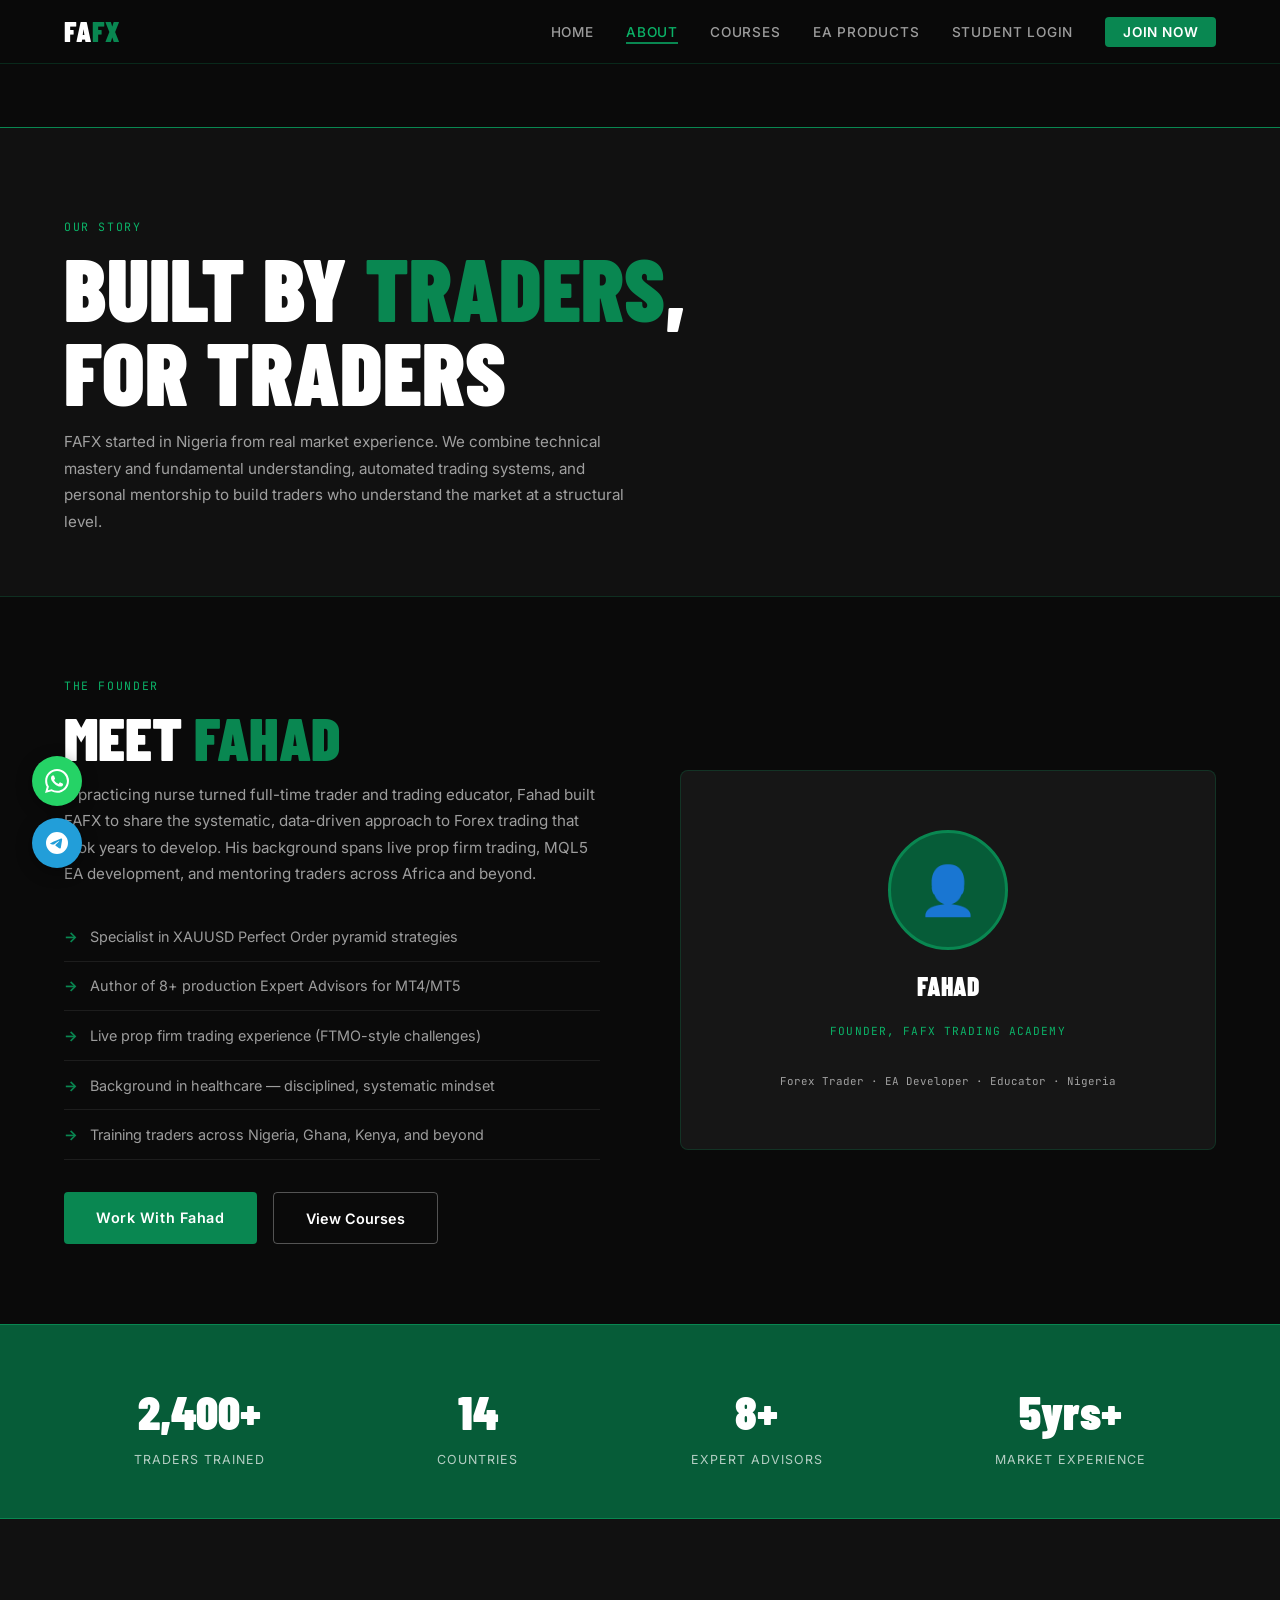
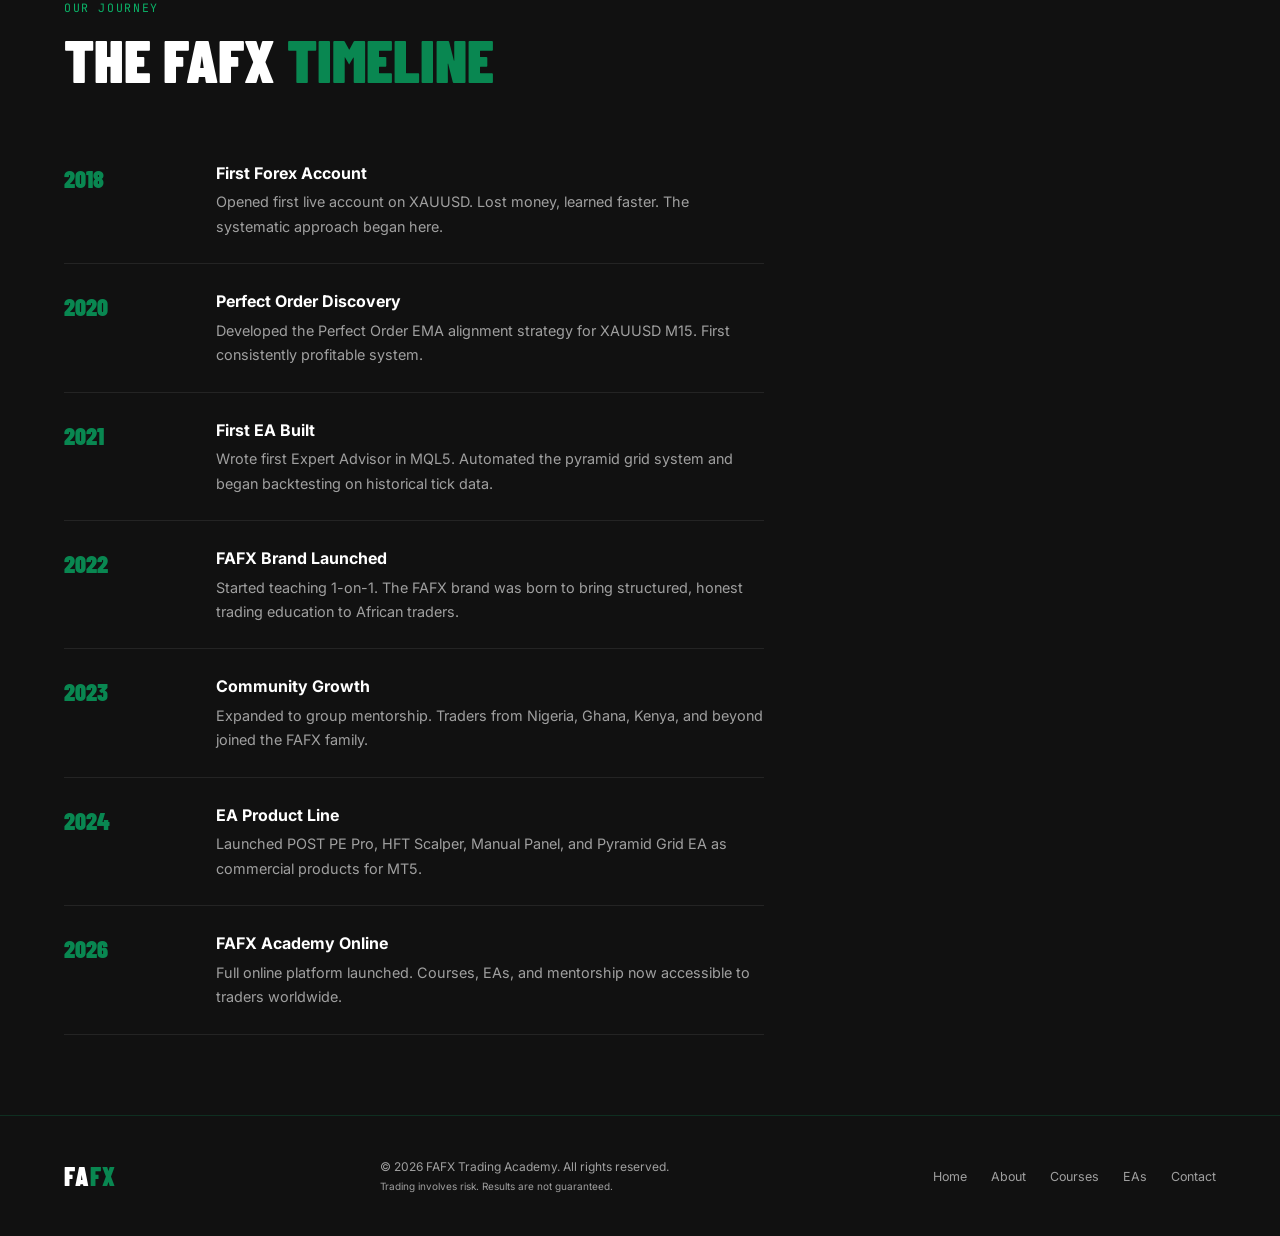
==== commit 48c0e5e0: "Add Student Login link to About page" ====
--- a/pages/about.html
+++ b/pages/about.html
@@ -47,6 +47,7 @@
     <li><a href="about.html" class="active">About</a></li>
     <li><a href="courses.html">Courses</a></li>
     <li><a href="ea-products.html">EA Products</a></li>
+    <li><a href="login.html">Student Login</a></li>
     <li><a href="contact.html" class="nav-cta">Join Now</a></li>
   </ul>
   <button class="hamburger" id="hamburger"><span></span><span></span><span></span></button>
